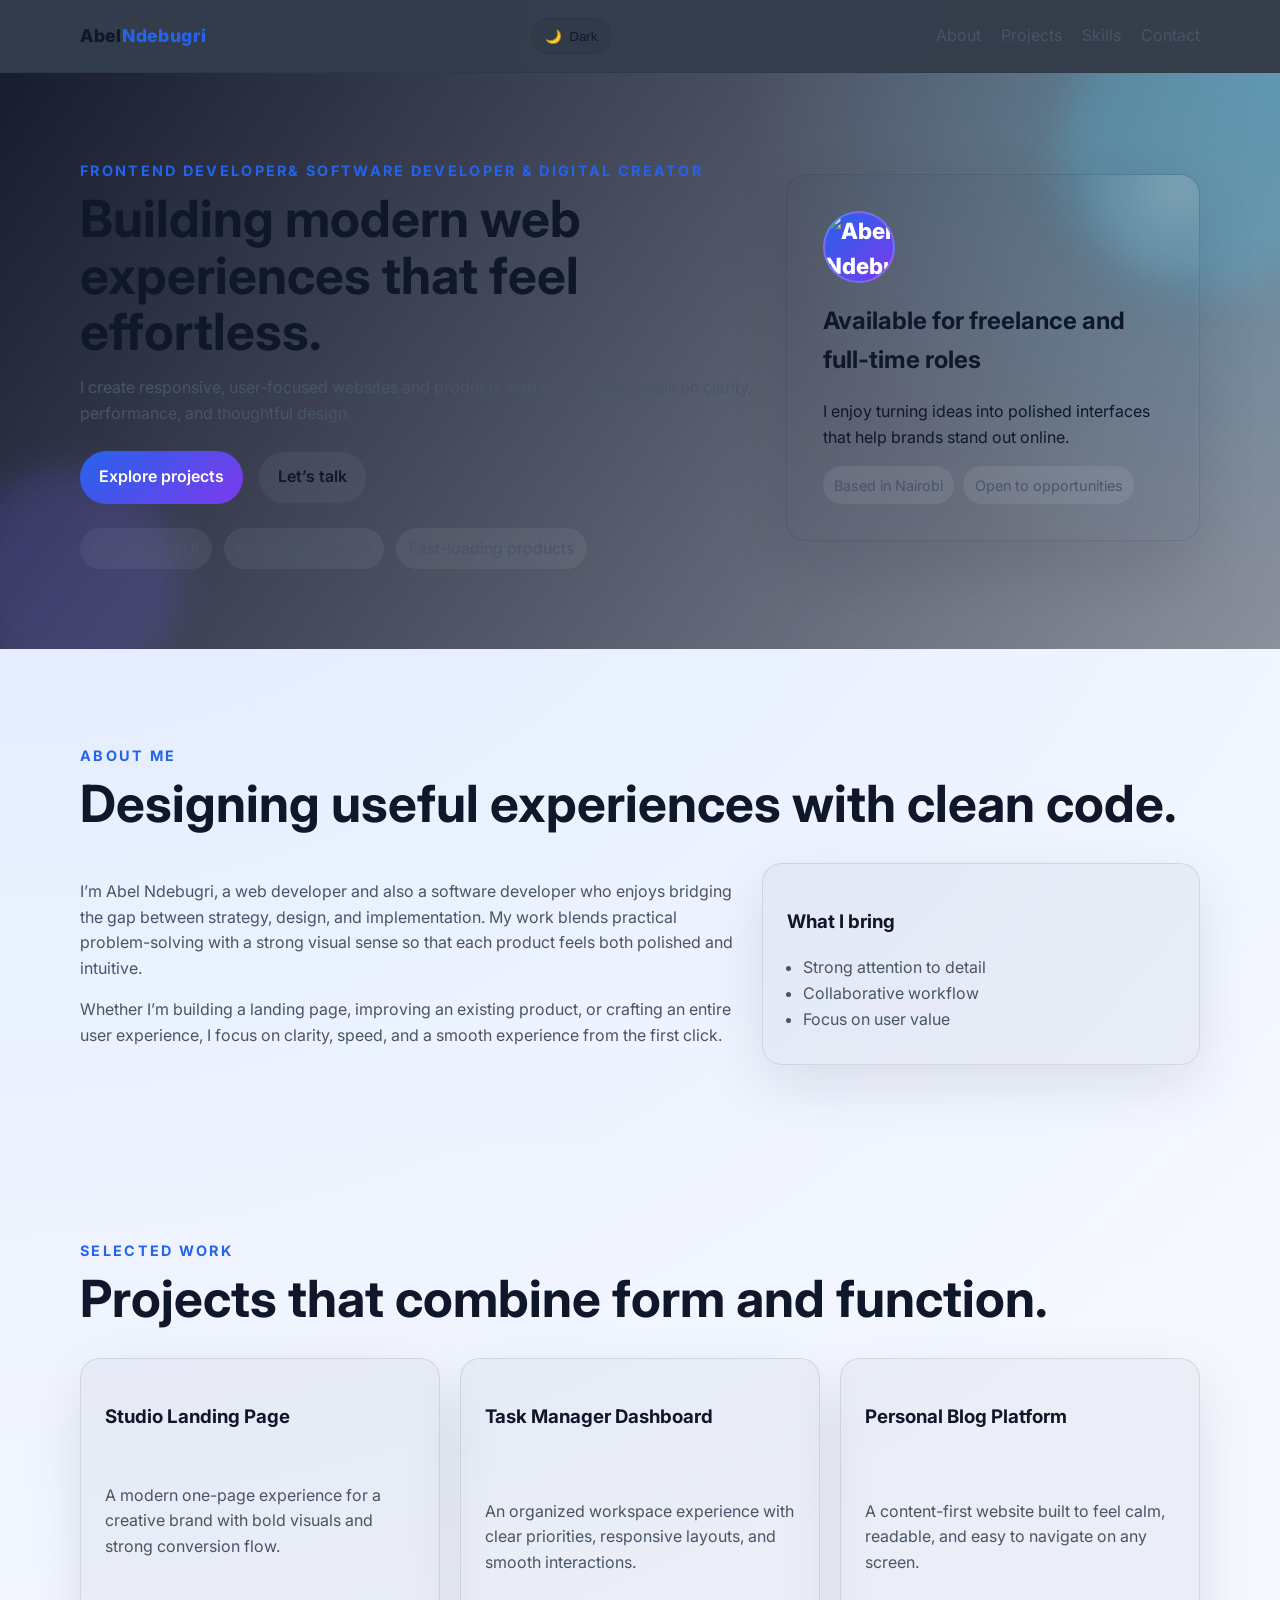
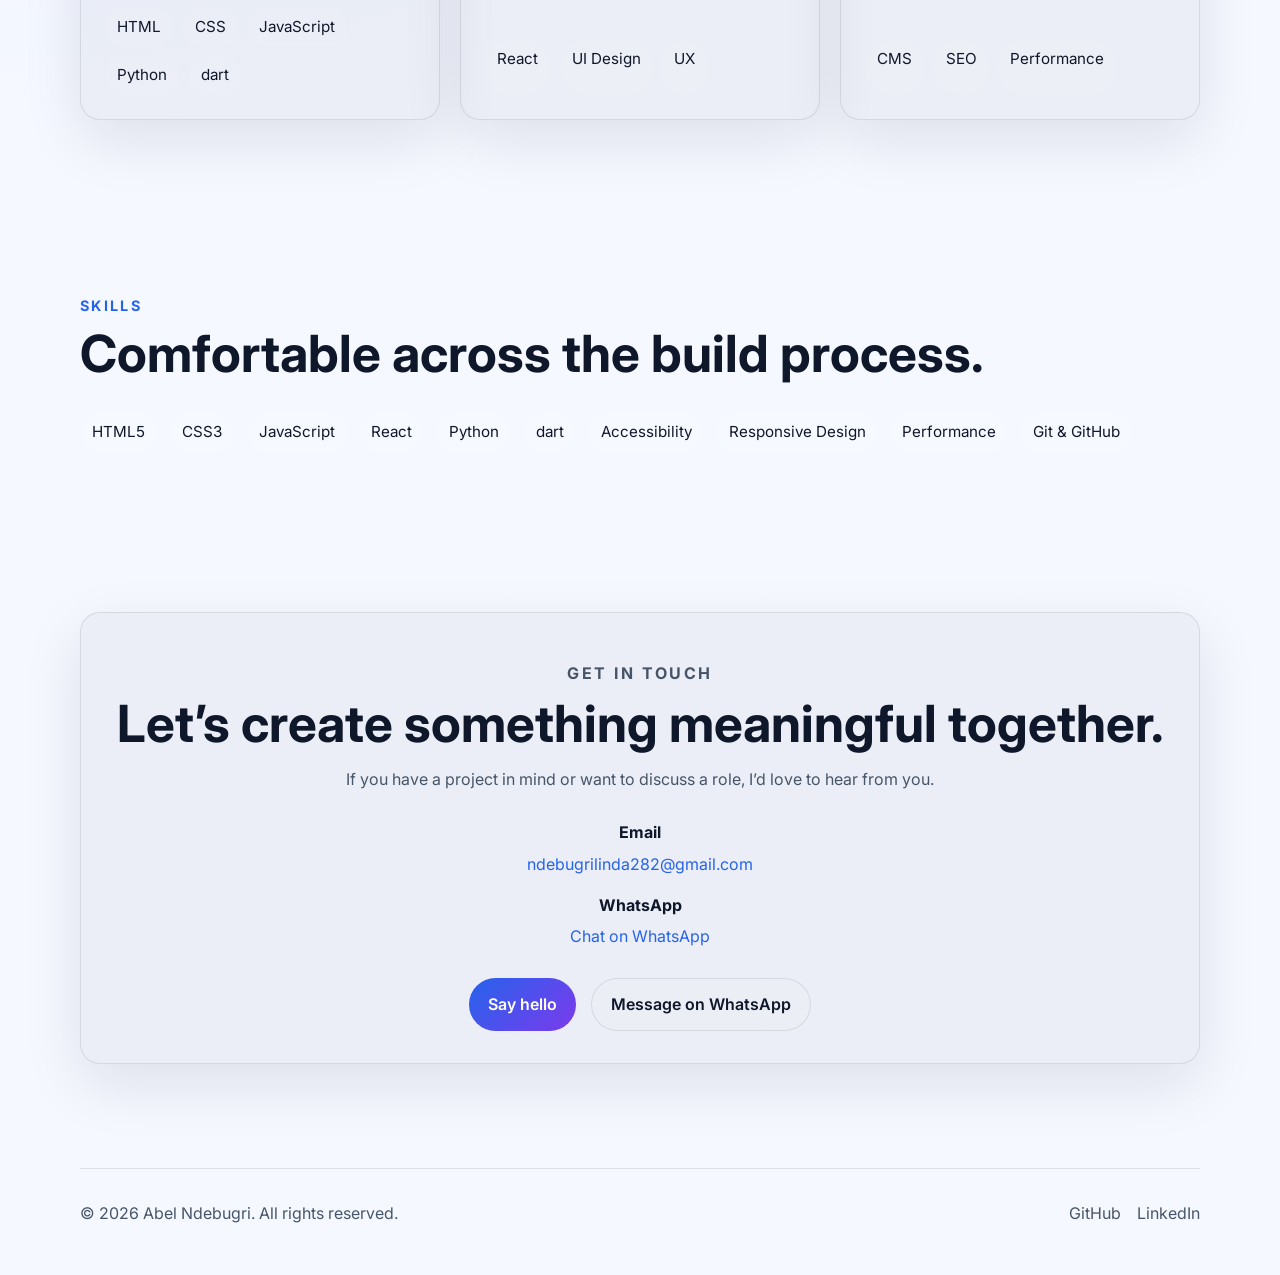
==== index.html @ 398307cd "Add Google Search Console verification files" ====
<!DOCTYPE html>
<html lang="en">
  <head>
    <meta charset="UTF-8" />
    <meta name="viewport" content="width=device-width, initial-scale=1.0" />
    <meta name="google-site-verification" content="wodYNiO94nn9aDuFkKWpVBlwtRxEa68xiK5drfSxgp0" />
    <meta
      name="description"
      content="Portfolio website for Abel Ndebugri featuring web development projects, skills, and contact details."
    />
    <title>Abel Ndebugri | Portfolio</title>
    <link rel="preconnect" href="https://fonts.googleapis.com" />
    <link rel="preconnect" href="https://fonts.gstatic.com" crossorigin />
    <link
      href="https://fonts.googleapis.com/css2?family=Inter:wght@400;500;600;700;800&display=swap"
      rel="stylesheet"
    />
    <link rel="stylesheet" href="style.css" />
  </head>
  <body>
    <header class="site-header">
      <div class="container nav-bar">
        <a class="brand" href="#home">Abel<span>Ndebugri</span></a>
        <div class="nav-actions">
          <button class="theme-toggle" type="button" aria-label="Toggle color theme">
            <span class="theme-icon">☀️</span>
            <span class="theme-label">Light</span>
          </button>
          <button class="menu-toggle" aria-label="Toggle navigation" aria-expanded="false">
            <span></span>
            <span></span>
            <span></span>
          </button>
        </div>
        <nav class="nav-links" aria-label="Primary navigation">
          <a href="#about">About</a>
          <a href="#projects">Projects</a>
          <a href="#skills">Skills</a>
          <a href="#contact">Contact</a>
        </nav>
      </div>
    </header>

    <main id="home">
      <section class="hero section">
        <div class="hero-ambient ambient-one" aria-hidden="true"></div>
        <div class="hero-ambient ambient-two" aria-hidden="true"></div>
        <div class="container hero-grid">
          <div class="hero-copy">
            <p class="eyebrow">Frontend Developer& Software Developer & Digital Creator</p>
            <h1>Building modern web experiences that feel effortless.</h1>
            <p class="hero-text">
              I create responsive, user-focused websites and products with a strong emphasis on clarity,
              performance, and thoughtful design.
            </p>
            <div class="hero-actions">
              <a class="btn btn-primary" href="#projects">Explore projects</a>
              <a class="btn btn-secondary" href="#contact">Let’s talk</a>
            </div>
            <ul class="hero-highlights">
              <li>Responsive UI</li>
              <li>Accessible design</li>
              <li>Fast-loading products</li>
            </ul>
          </div>

          <div class="hero-card" aria-label="Profile summary card">
            <div class="avatar">
              <img src="https://github.com/abelndebugri.png" alt="Abel Ndebugri" />
            </div>
            <h2>Available for freelance and full-time roles</h2>
            <p>
              I enjoy turning ideas into polished interfaces that help brands stand out online.
            </p>
            <div class="card-meta">
              <span>Based in Nairobi</span>
              <span>Open to opportunities</span>
            </div>
          </div>
        </div>
      </section>

      <section id="about" class="section">
        <div class="container section-heading">
          <p class="eyebrow">About me</p>
          <h2>Designing useful experiences with clean code.</h2>
        </div>
        <div class="container about-grid">
          <div>
            <p>
              I’m Abel Ndebugri, a web developer and also a software developer who enjoys bridging the gap between strategy, design,
              and implementation. My work blends practical problem-solving with a strong visual sense so
              that each product feels both polished and intuitive.
            </p>
            <p>
              Whether I’m building a landing page, improving an existing product, or crafting an entire
              user experience, I focus on clarity, speed, and a smooth experience from the first click.
            </p>
          </div>
          <div class="info-card">
            <h3>What I bring</h3>
            <ul>
              <li>Strong attention to detail</li>
              <li>Collaborative workflow</li>
              <li>Focus on user value</li>
            </ul>
          </div>
        </div>
      </section>

      <section id="projects" class="section section-alt">
        <div class="container section-heading">
          <p class="eyebrow">Selected work</p>
          <h2>Projects that combine form and function.</h2>
        </div>
        <div class="container project-grid">
          <article class="project-card">
            <h3>Studio Landing Page</h3>
            <p>A modern one-page experience for a creative brand with bold visuals and strong conversion flow.</p>
            <div class="tags">
              <span>HTML</span>
              <span>CSS</span>
              <span>JavaScript</span>
              <span>Python</span>
              <span>dart</span>
            </div>
          </article>
          <article class="project-card">
            <h3>Task Manager Dashboard</h3>
            <p>An organized workspace experience with clear priorities, responsive layouts, and smooth interactions.</p>
            <div class="tags">
              <span>React</span>
              <span>UI Design</span>
              <span>UX</span>
            </div>
          </article>
          <article class="project-card">
            <h3>Personal Blog Platform</h3>
            <p>A content-first website built to feel calm, readable, and easy to navigate on any screen.</p>
            <div class="tags">
              <span>CMS</span>
              <span>SEO</span>
              <span>Performance</span>
            </div>
          </article>
        </div>
      </section>

      <section id="skills" class="section">
        <div class="container section-heading">
          <p class="eyebrow">Skills</p>
          <h2>Comfortable across the build process.</h2>
        </div>
        <div class="container skill-list">
          <span>HTML5</span>
          <span>CSS3</span>
          <span>JavaScript</span>
          <span>React</span>
          <span>Python</span>
          <span>dart</span>
          <span>Accessibility</span>
          <span>Responsive Design</span>
          <span>Performance</span>
          <span>Git & GitHub</span>
        </div>
      </section>

      <section id="contact" class="section section-alt">
        <div class="container contact-card">
          <p class="eyebrow">Get in touch</p>
          <h2>Let’s create something meaningful together.</h2>
          <p>
            If you have a project in mind or want to discuss a role, I’d love to hear from you.
          </p>
          <div class="contact-card__info">
            <div>
              <strong>Email</strong>
              <a href="mailto:ndebugrilinda282@gmail.com">ndebugrilinda282@gmail.com</a>
            </div>
            <div>
              <strong>WhatsApp</strong>
              <a href="https://wa.me/+233 535944640" target="_blank" rel="noreferrer noopener">Chat on WhatsApp</a>
            </div>
          </div>
          <div class="contact-card__actions">
            <a class="btn btn-primary" href="mailto:ndebugrilinda282@gmail.com">Say hello</a>
            <a class="btn btn-secondary" href="https://wa.me/+233 535944640" target="_blank" rel="noreferrer noopener">Message on WhatsApp</a>
          </div>
        </div>
      </section>
    </main>

    <footer class="site-footer">
      <div class="container footer-row">
        <p>© 2026 Abel Ndebugri. All rights reserved.</p>
        <div class="footer-links">
          <a href="https://github.com/abelndebugri" target="_blank" rel="noreferrer">GitHub</a>
          <a href="https://www.linkedin.com/" target="_blank" rel="noreferrer">LinkedIn</a>
        </div>
      </div>
    </footer>

    <script src="script.js"></script>
  </body>
</html>
---- style.css ----
:root {
  color-scheme: dark;
  --bg: #07111f;
  --bg-soft: #101d31;
  --surface: rgba(255, 255, 255, 0.06);
  --surface-strong: rgba(255, 255, 255, 0.1);
  --text: #f4f7fb;
  --muted: #9fb0c9;
  --accent: #4cc9f0;
  --accent-strong: #7b61ff;
  --border: rgba(255, 255, 255, 0.12);
  --shadow: 0 20px 60px rgba(0, 0, 0, 0.25);
}

body[data-theme="light"] {
  --bg: #f5f8ff;
  --bg-soft: #ffffff;
  --surface: rgba(7, 17, 31, 0.04);
  --surface-strong: rgba(7, 17, 31, 0.06);
  --text: #0f172a;
  --muted: #475569;
  --accent: #2563eb;
  --accent-strong: #7c3aed;
  --border: rgba(15, 23, 42, 0.1);
  --shadow: 0 20px 60px rgba(15, 23, 42, 0.1);
}

* {
  box-sizing: border-box;
}

html {
  scroll-behavior: smooth;
}

body {
  margin: 0;
  font-family: "Inter", sans-serif;
  color: var(--text);
  background: radial-gradient(circle at top left, color-mix(in srgb, var(--accent) 16%, transparent), var(--bg) 55%);
  line-height: 1.6;
  transition: background 240ms ease, color 240ms ease;
}

a {
  color: inherit;
  text-decoration: none;
}

img {
  max-width: 100%;
  display: block;
}

.container {
  width: min(1120px, calc(100% - 2rem));
  margin: 0 auto;
}

.section {
  padding: 5rem 0;
}

.section-alt {
  background: rgba(255, 255, 255, 0.03);
}

.site-header {
  position: sticky;
  top: 0;
  z-index: 20;
  backdrop-filter: blur(20px);
  background: rgba(7, 17, 31, 0.8);
  border-bottom: 1px solid var(--border);
}

.nav-bar {
  display: flex;
  align-items: center;
  justify-content: space-between;
  min-height: 72px;
}

.brand {
  font-weight: 800;
  font-size: 1.1rem;
  letter-spacing: 0.04em;
}

.brand span {
  color: var(--accent);
}

.nav-actions {
  display: flex;
  align-items: center;
  gap: 0.75rem;
}

.theme-toggle {
  display: inline-flex;
  align-items: center;
  gap: 0.45rem;
  border: 1px solid var(--border);
  background: var(--surface);
  color: var(--text);
  padding: 0.6rem 0.8rem;
  border-radius: 999px;
  cursor: pointer;
  transition: transform 180ms ease, background 180ms ease;
}

.theme-toggle:hover {
  transform: translateY(-1px);
}

.nav-links {
  display: flex;
  gap: 1.25rem;
}

.nav-links a {
  color: var(--muted);
  transition: color 180ms ease;
  position: relative;
}

.nav-links a::after {
  content: "";
  position: absolute;
  left: 0;
  bottom: -0.35rem;
  width: 0;
  height: 2px;
  background: var(--accent);
  border-radius: 999px;
  transition: width 180ms ease;
}

.nav-links a:hover,
.nav-links a:focus-visible {
  color: var(--text);
}

.nav-links a:hover::after,
.nav-links a:focus-visible::after {
  width: 100%;
}

.menu-toggle {
  display: none;
  flex-direction: column;
  gap: 4px;
  background: none;
  border: 0;
  padding: 0.4rem;
  cursor: pointer;
}

.menu-toggle span {
  width: 24px;
  height: 2px;
  background: var(--text);
}

.hero {
  position: relative;
  padding-top: 4.5rem;
  overflow: hidden;
  isolation: isolate;
}

.hero::before {
  content: "";
  position: absolute;
  inset: -1.5rem;
  background:
    linear-gradient(125deg, rgba(2, 6, 23, 0.92), rgba(2, 6, 23, 0.4)),
    url("https://images.unsplash.com/photo-1498050108023-c5249f4df085?auto=format&fit=crop&w=1600&q=80") center/cover no-repeat;
  transform: scale(1.04);
  animation: drift 18s ease-in-out infinite alternate;
  z-index: -2;
}

.hero::after {
  content: "";
  position: absolute;
  inset: 0;
  background: radial-gradient(circle at top right, rgba(76, 201, 240, 0.28), transparent 38%);
  z-index: -1;
}

.hero-grid {
  display: grid;
  grid-template-columns: 1.3fr 0.8fr;
  gap: 2rem;
  align-items: center;
  position: relative;
  z-index: 1;
}

.hero-ambient {
  position: absolute;
  border-radius: 50%;
  filter: blur(18px);
  pointer-events: none;
  z-index: 0;
  animation: float 10s ease-in-out infinite;
}

.ambient-one {
  width: 280px;
  height: 280px;
  background: rgba(76, 201, 240, 0.2);
  top: -60px;
  right: -60px;
}

.ambient-two {
  width: 220px;
  height: 220px;
  background: rgba(123, 97, 255, 0.2);
  bottom: -40px;
  left: -40px;
  animation-delay: -4s;
}

.hero-copy {
  position: relative;
  z-index: 1;
}

.eyebrow {
  color: var(--accent);
  font-size: 0.9rem;
  font-weight: 700;
  text-transform: uppercase;
  letter-spacing: 0.16em;
  margin-bottom: 0.5rem;
}

.hero h1,
.section-heading h2,
.contact-card h2 {
  font-size: clamp(2rem, 4vw, 3.25rem);
  line-height: 1.1;
  margin: 0 0 1rem;
}

.hero-text,
.about-grid p,
.project-card p,
.contact-card p {
  color: var(--muted);
  font-size: 1rem;
}

.hero-actions {
  display: flex;
  flex-wrap: wrap;
  gap: 0.9rem;
  margin: 1.5rem 0;
}

.btn {
  display: inline-flex;
  align-items: center;
  justify-content: center;
  padding: 0.8rem 1.2rem;
  border-radius: 999px;
  font-weight: 600;
  transition: transform 180ms ease, background 180ms ease;
}

.btn:hover {
  transform: translateY(-2px) scale(1.01);
  box-shadow: 0 12px 30px rgba(76, 201, 240, 0.16);
  filter: saturate(1.05);
}

.btn-primary {
  background: linear-gradient(135deg, var(--accent), var(--accent-strong));
  color: white;
}

.btn-secondary {
  border: 1px solid var(--border);
  background: rgba(255, 255, 255, 0.05);
}

.hero-highlights {
  display: flex;
  flex-wrap: wrap;
  gap: 0.75rem;
  padding: 0;
  margin: 1.25rem 0 0;
  list-style: none;
}

.hero-highlights li {
  padding: 0.5rem 0.8rem;
  border-radius: 999px;
  background: rgba(255, 255, 255, 0.06);
  color: var(--muted);
  transition: transform 180ms ease, background 180ms ease;
}

.hero-highlights li:hover {
  transform: translateY(-2px);
  background: rgba(255, 255, 255, 0.1);
}

.hero-card,
.info-card,
.project-card,
.contact-card {
  background: var(--surface);
  border: 1px solid var(--border);
  border-radius: 1.25rem;
  box-shadow: var(--shadow);
}

.hero-card {
  position: relative;
  padding: 2.25rem;
  overflow: hidden;
  transition: transform 220ms ease, box-shadow 220ms ease, border-color 220ms ease;
  min-height: 320px;
}

.hero-card::before {
  content: "";
  position: absolute;
  inset: -30% auto auto 65%;
  width: 240px;
  height: 240px;
  background: radial-gradient(circle, rgba(255, 255, 255, 0.18), transparent 60%);
  filter: blur(2px);
  transform: rotate(25deg);
  animation: shimmer 8s linear infinite;
}

.hero-card:hover {
  transform: translateY(-4px) scale(1.01);
  box-shadow: 0 24px 60px rgba(0, 0, 0, 0.3);
}

.avatar {
  display: grid;
  place-items: center;
  width: 72px;
  height: 72px;
  border-radius: 50%;
  background: linear-gradient(135deg, var(--accent), var(--accent-strong));
  color: white;
  font-weight: 800;
  font-size: 1.4rem;
  margin-bottom: 1rem;
  overflow: hidden;
  border: 2px solid rgba(255, 255, 255, 0.2);
}

.avatar img {
  width: 100%;
  height: 100%;
  object-fit: cover;
  display: block;
}

.card-meta {
  display: flex;
  flex-wrap: wrap;
  gap: 0.6rem;
  margin-top: 1rem;
}

.card-meta span {
  padding: 0.45rem 0.7rem;
  border-radius: 999px;
  background: rgba(255, 255, 255, 0.08);
  color: var(--muted);
  font-size: 0.9rem;
}

.section-heading {
  margin-bottom: 2rem;
}

.about-grid {
  display: grid;
  grid-template-columns: 1.2fr 0.8fr;
  gap: 1.5rem;
}

.info-card {
  padding: 1.5rem;
}

.info-card ul {
  margin: 0.8rem 0 0;
  padding-left: 1rem;
  color: var(--muted);
}

.project-grid {
  display: grid;
  grid-template-columns: repeat(3, minmax(0, 1fr));
  gap: 1.25rem;
}

.project-card {
  padding: 1.5rem;
  min-height: 260px;
  display: grid;
  gap: 1rem;
  transition: transform 220ms ease, background 220ms ease, border-color 220ms ease;
}

.project-card:hover {
  transform: translateY(-3px);
  background: rgba(255, 255, 255, 0.08);
  border-color: rgba(76, 201, 240, 0.2);
}

.tags {
  display: flex;
  flex-wrap: wrap;
  gap: 0.6rem;
  margin-top: 1rem;
}

.tags span,
.skill-list span {
  padding: 0.45rem 0.75rem;
  border-radius: 999px;
  background: rgba(255, 255, 255, 0.08);
  color: var(--text);
  font-size: 0.95rem;
}

.skill-list {
  display: flex;
  flex-wrap: wrap;
  gap: 0.8rem;
}

.contact-card {
  padding: 2rem;
  text-align: center;
}

.contact-card__info {
  display: grid;
  gap: 1rem;
  margin: 1.75rem auto 0;
  max-width: 420px;
}

.contact-card__info strong {
  display: block;
  color: var(--text);
  margin-bottom: 0.35rem;
  font-weight: 700;
}

.contact-card__info a {
  color: var(--accent);
  word-break: break-all;
}

.contact-card__actions {
  display: flex;
  flex-wrap: wrap;
  justify-content: center;
  gap: 0.9rem;
  margin-top: 1.75rem;
}

.site-footer {
  padding: 1.5rem 0 2rem;
  color: var(--muted);
}

.footer-row {
  display: flex;
  justify-content: space-between;
  align-items: center;
  gap: 1rem;
  border-top: 1px solid var(--border);
  padding-top: 1rem;
}

.footer-links {
  display: flex;
  gap: 1rem;
}

@keyframes float {
  0%,
  100% {
    transform: translateY(0px) translateX(0px);
  }
  50% {
    transform: translateY(-16px) translateX(10px);
  }
}

@keyframes drift {
  from {
    transform: scale(1.04) translate3d(-1rem, -0.75rem, 0);
  }
  to {
    transform: scale(1.08) translate3d(1rem, 0.75rem, 0);
  }
}

@keyframes shimmer {
  0% {
    transform: translateX(-90px) rotate(25deg);
  }
  100% {
    transform: translateX(140px) rotate(25deg);
  }
}

@media (max-width: 900px) {
  .hero-grid,
  .about-grid,
  .project-grid {
    grid-template-columns: 1fr;
  }
}

@media (max-width: 720px) {
  .nav-bar {
    gap: 1rem;
  }

  .hero-grid,
  .about-grid,
  .project-grid {
    grid-template-columns: 1fr;
  }

  .hero-actions {
    flex-direction: column;
    align-items: stretch;
  }

  .hero-highlights {
    justify-content: flex-start;
  }

  .hero-card {
    padding: 1.5rem;
  }

  .menu-toggle {
    display: inline-flex;
  }

  .nav-links {
    position: absolute;
    top: 72px;
    right: 1rem;
    display: none;
    flex-direction: column;
    padding: 1rem;
    background: var(--bg-soft);
    border: 1px solid var(--border);
    border-radius: 1rem;
    min-width: 180px;
    box-shadow: 0 24px 50px rgba(0, 0, 0, 0.12);
  }

  .nav-links.open {
    display: flex;
  }

  .section {
    padding: 4rem 0;
  }

  .footer-row {
    flex-direction: column;
    align-items: flex-start;
  }

  .footer-links {
    justify-content: flex-start;
    width: 100%;
    flex-wrap: wrap;
  }

  .hero {
    padding-top: 3rem;
  }

  .footer-row {
    flex-direction: column;
    align-items: flex-start;
  }
}
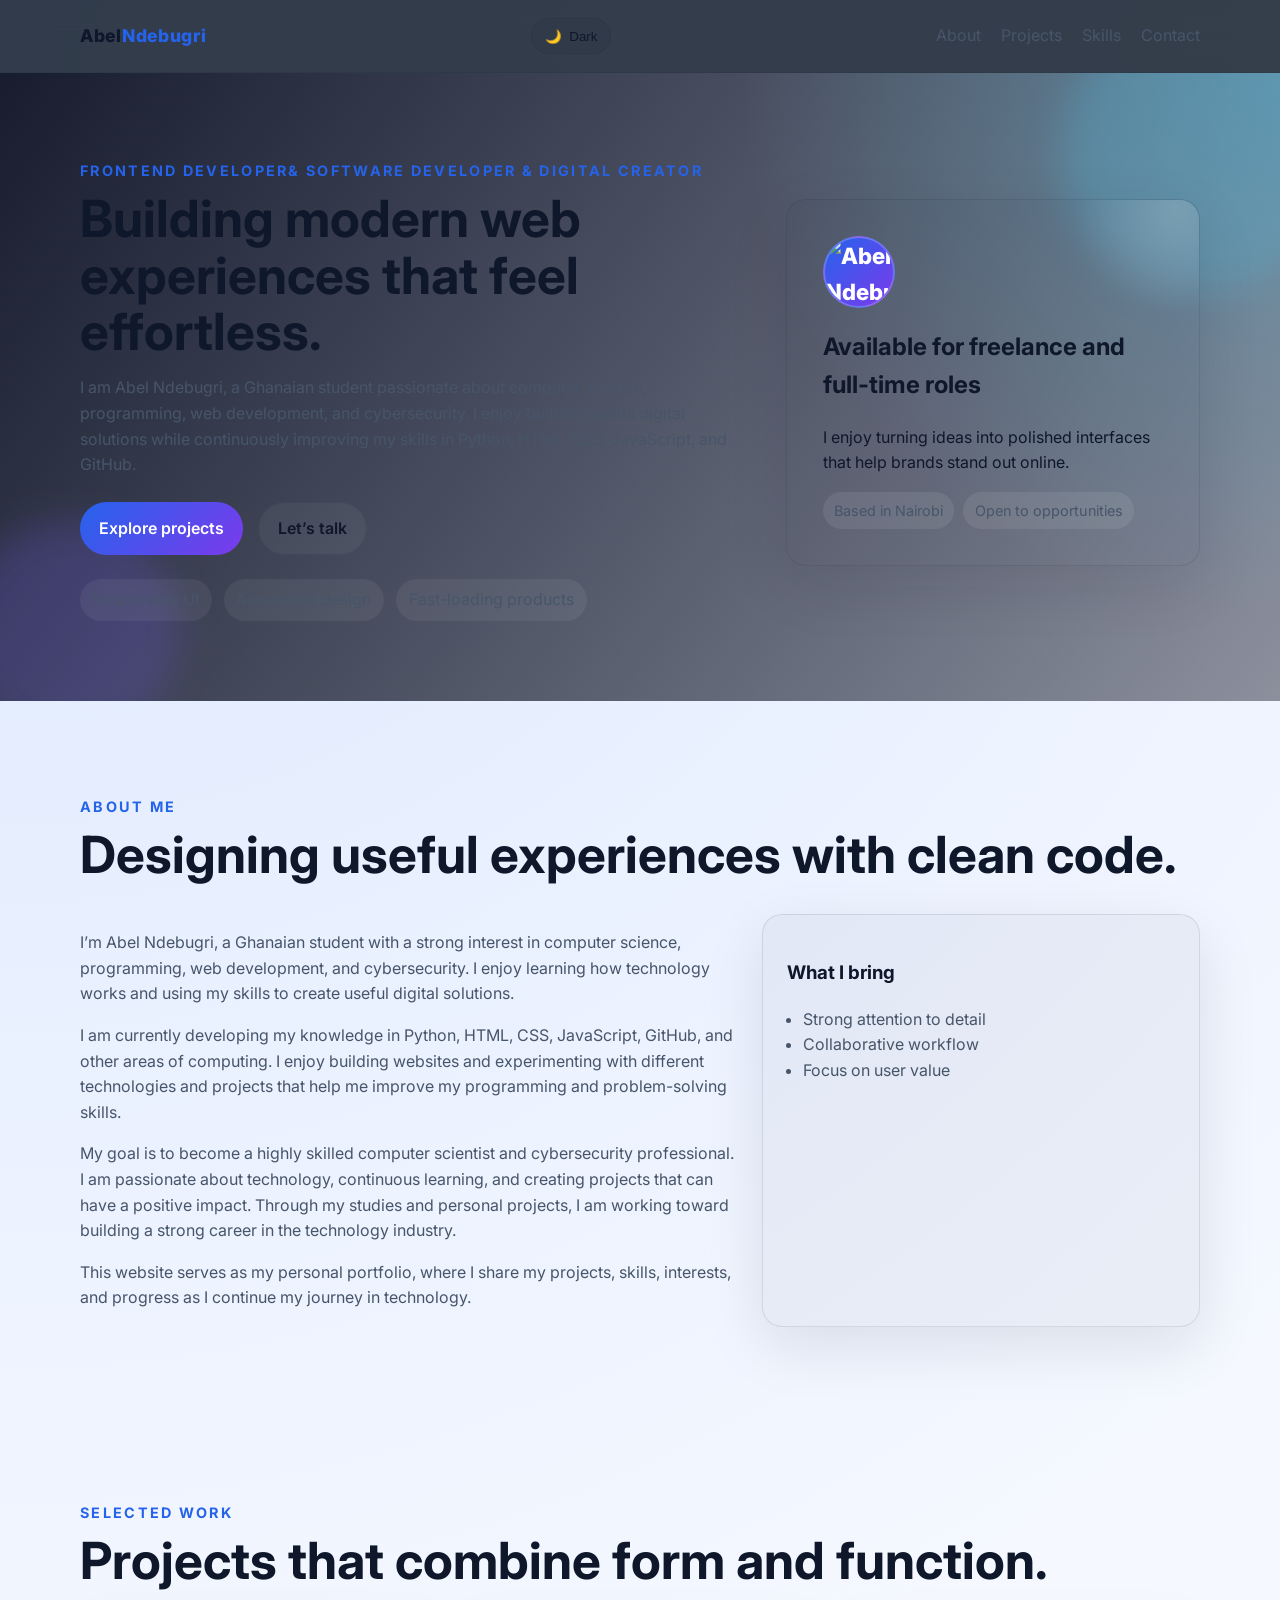
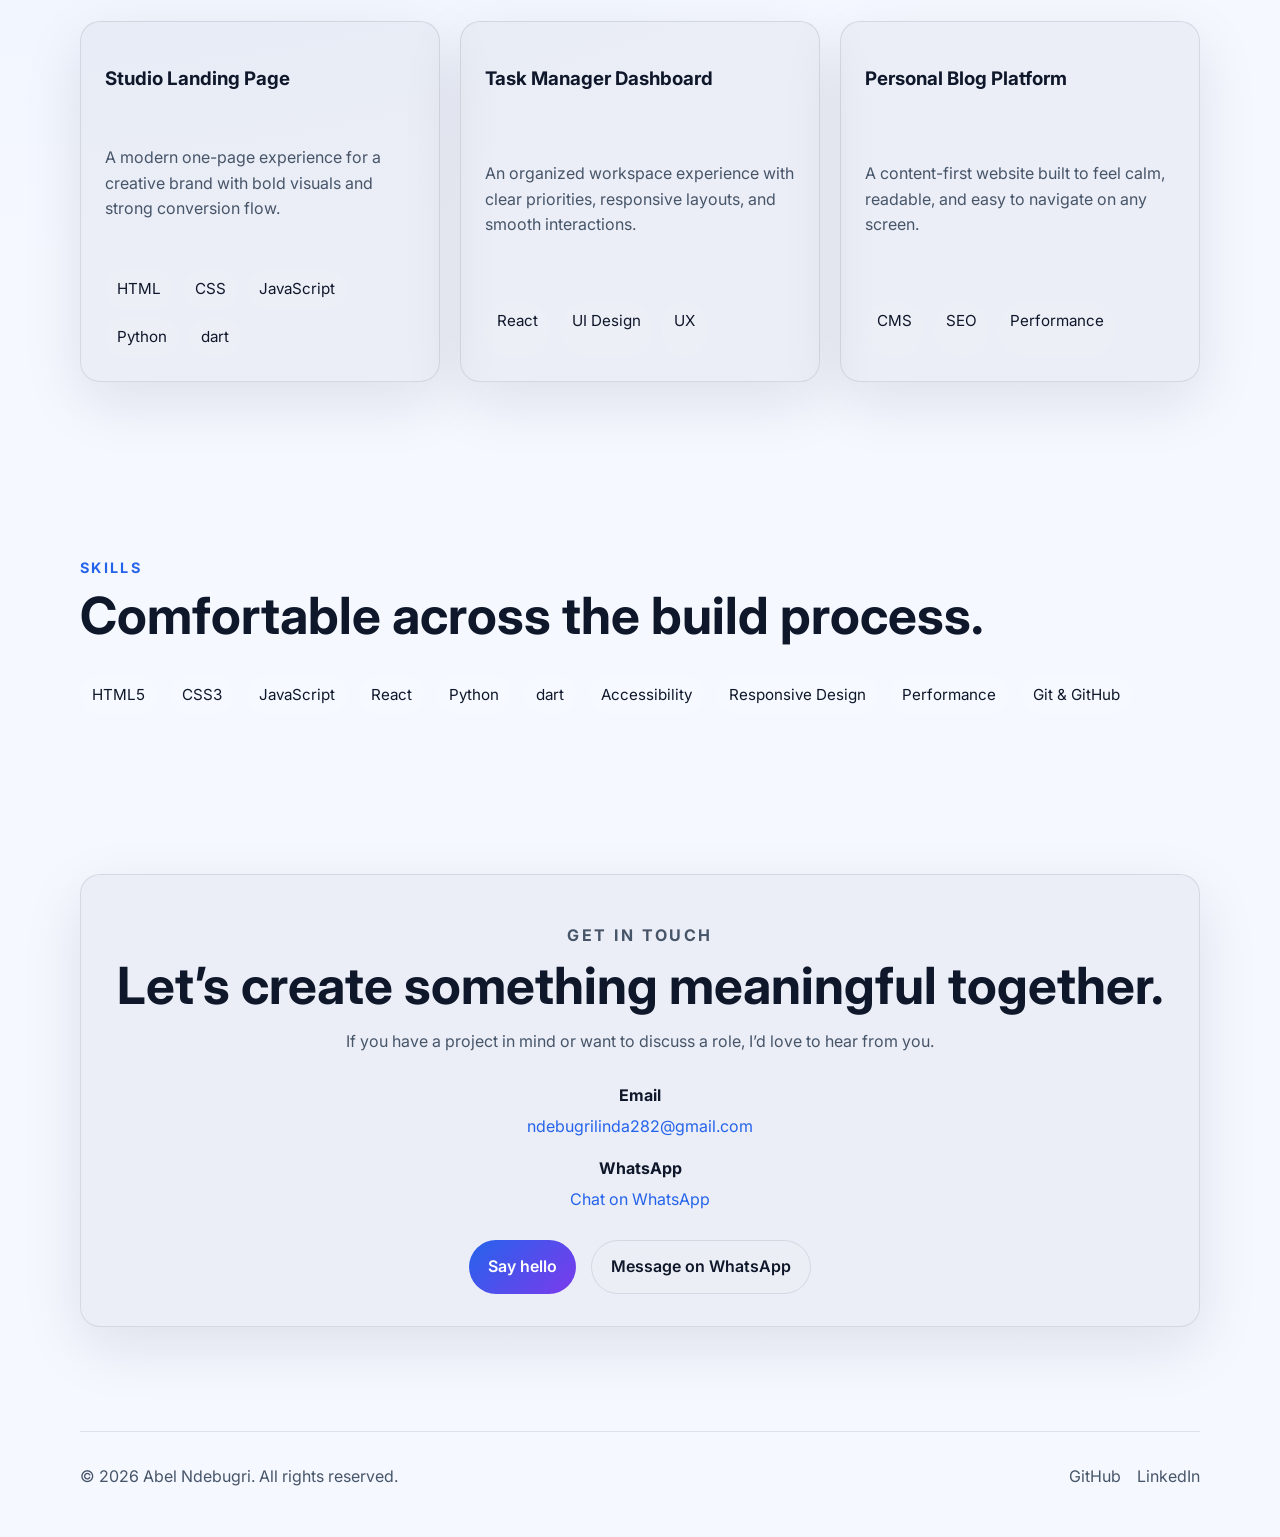
==== commit df301fc2: "Update portfolio bio and SEO metadata" ====
--- a/index.html
+++ b/index.html
@@ -6,9 +6,54 @@
     <meta name="google-site-verification" content="wodYNiO94nn9aDuFkKWpVBlwtRxEa68xiK5drfSxgp0" />
     <meta
       name="description"
-      content="Portfolio website for Abel Ndebugri featuring web development projects, skills, and contact details."
+      content="Abel Ndebugri is a Ghanaian student passionate about computer science, programming, web development, and cybersecurity. Explore his portfolio and projects."
+    />
+    <meta name="author" content="Abel Ndebugri" />
+    <meta
+      name="keywords"
+      content="Abel Ndebugri, Ghanaian student, computer science, programming, web development, cybersecurity, portfolio, Python, HTML, CSS, JavaScript"
+    />
+    <meta
+      name="robots"
+      content="index, follow, max-image-preview:large, max-snippet:-1, max-video-preview:-1"
+    />
+    <link rel="canonical" href="https://abelndebugri.github.io/" />
+    <meta property="og:title" content="Abel Ndebugri | Computer Science & Cybersecurity Portfolio" />
+    <meta
+      property="og:description"
+      content="Abel Ndebugri is a Ghanaian student exploring computer science, programming, web development, and cybersecurity through projects and continuous learning."
+    />
+    <meta property="og:type" content="website" />
+    <meta property="og:url" content="https://abelndebugri.github.io/" />
+    <meta property="og:site_name" content="Abel Ndebugri Portfolio" />
+    <meta name="twitter:card" content="summary_large_image" />
+    <meta name="twitter:title" content="Abel Ndebugri | Computer Science & Cybersecurity Portfolio" />
+    <meta
+      name="twitter:description"
+      content="Ghanaian student building skills in programming, web development, and cybersecurity."
     />
     <title>Abel Ndebugri | Portfolio</title>
+    <script type="application/ld+json">
+      {
+        "@context": "https://schema.org",
+        "@type": "Person",
+        "name": "Abel Ndebugri",
+        "jobTitle": "Student & Aspiring Computer Scientist",
+        "description": "A Ghanaian student passionate about computer science, programming, web development, and cybersecurity.",
+        "url": "https://abelndebugri.github.io/",
+        "sameAs": ["https://github.com/abelndebugri"],
+        "knowsAbout": [
+          "Computer Science",
+          "Programming",
+          "Web Development",
+          "Cybersecurity",
+          "Python",
+          "HTML",
+          "CSS",
+          "JavaScript"
+        ]
+      }
+    </script>
     <link rel="preconnect" href="https://fonts.googleapis.com" />
     <link rel="preconnect" href="https://fonts.gstatic.com" crossorigin />
     <link
@@ -50,8 +95,9 @@
             <p class="eyebrow">Frontend Developer& Software Developer & Digital Creator</p>
             <h1>Building modern web experiences that feel effortless.</h1>
             <p class="hero-text">
-              I create responsive, user-focused websites and products with a strong emphasis on clarity,
-              performance, and thoughtful design.
+              I am Abel Ndebugri, a Ghanaian student passionate about computer science, programming,
+              web development, and cybersecurity. I enjoy building useful digital solutions while continuously
+              improving my skills in Python, HTML, CSS, JavaScript, and GitHub.
             </p>
             <div class="hero-actions">
               <a class="btn btn-primary" href="#projects">Explore projects</a>
@@ -88,13 +134,24 @@
         <div class="container about-grid">
           <div>
             <p>
-              I’m Abel Ndebugri, a web developer and also a software developer who enjoys bridging the gap between strategy, design,
-              and implementation. My work blends practical problem-solving with a strong visual sense so
-              that each product feels both polished and intuitive.
-            </p>
-            <p>
-              Whether I’m building a landing page, improving an existing product, or crafting an entire
-              user experience, I focus on clarity, speed, and a smooth experience from the first click.
+              I’m Abel Ndebugri, a Ghanaian student with a strong interest in computer science,
+              programming, web development, and cybersecurity. I enjoy learning how technology works
+              and using my skills to create useful digital solutions.
+            </p>
+            <p>
+              I am currently developing my knowledge in Python, HTML, CSS, JavaScript, GitHub, and other
+              areas of computing. I enjoy building websites and experimenting with different technologies
+              and projects that help me improve my programming and problem-solving skills.
+            </p>
+            <p>
+              My goal is to become a highly skilled computer scientist and cybersecurity professional.
+              I am passionate about technology, continuous learning, and creating projects that can have a
+              positive impact. Through my studies and personal projects, I am working toward building a strong
+              career in the technology industry.
+            </p>
+            <p>
+              This website serves as my personal portfolio, where I share my projects, skills, interests,
+              and progress as I continue my journey in technology.
             </p>
           </div>
           <div class="info-card">
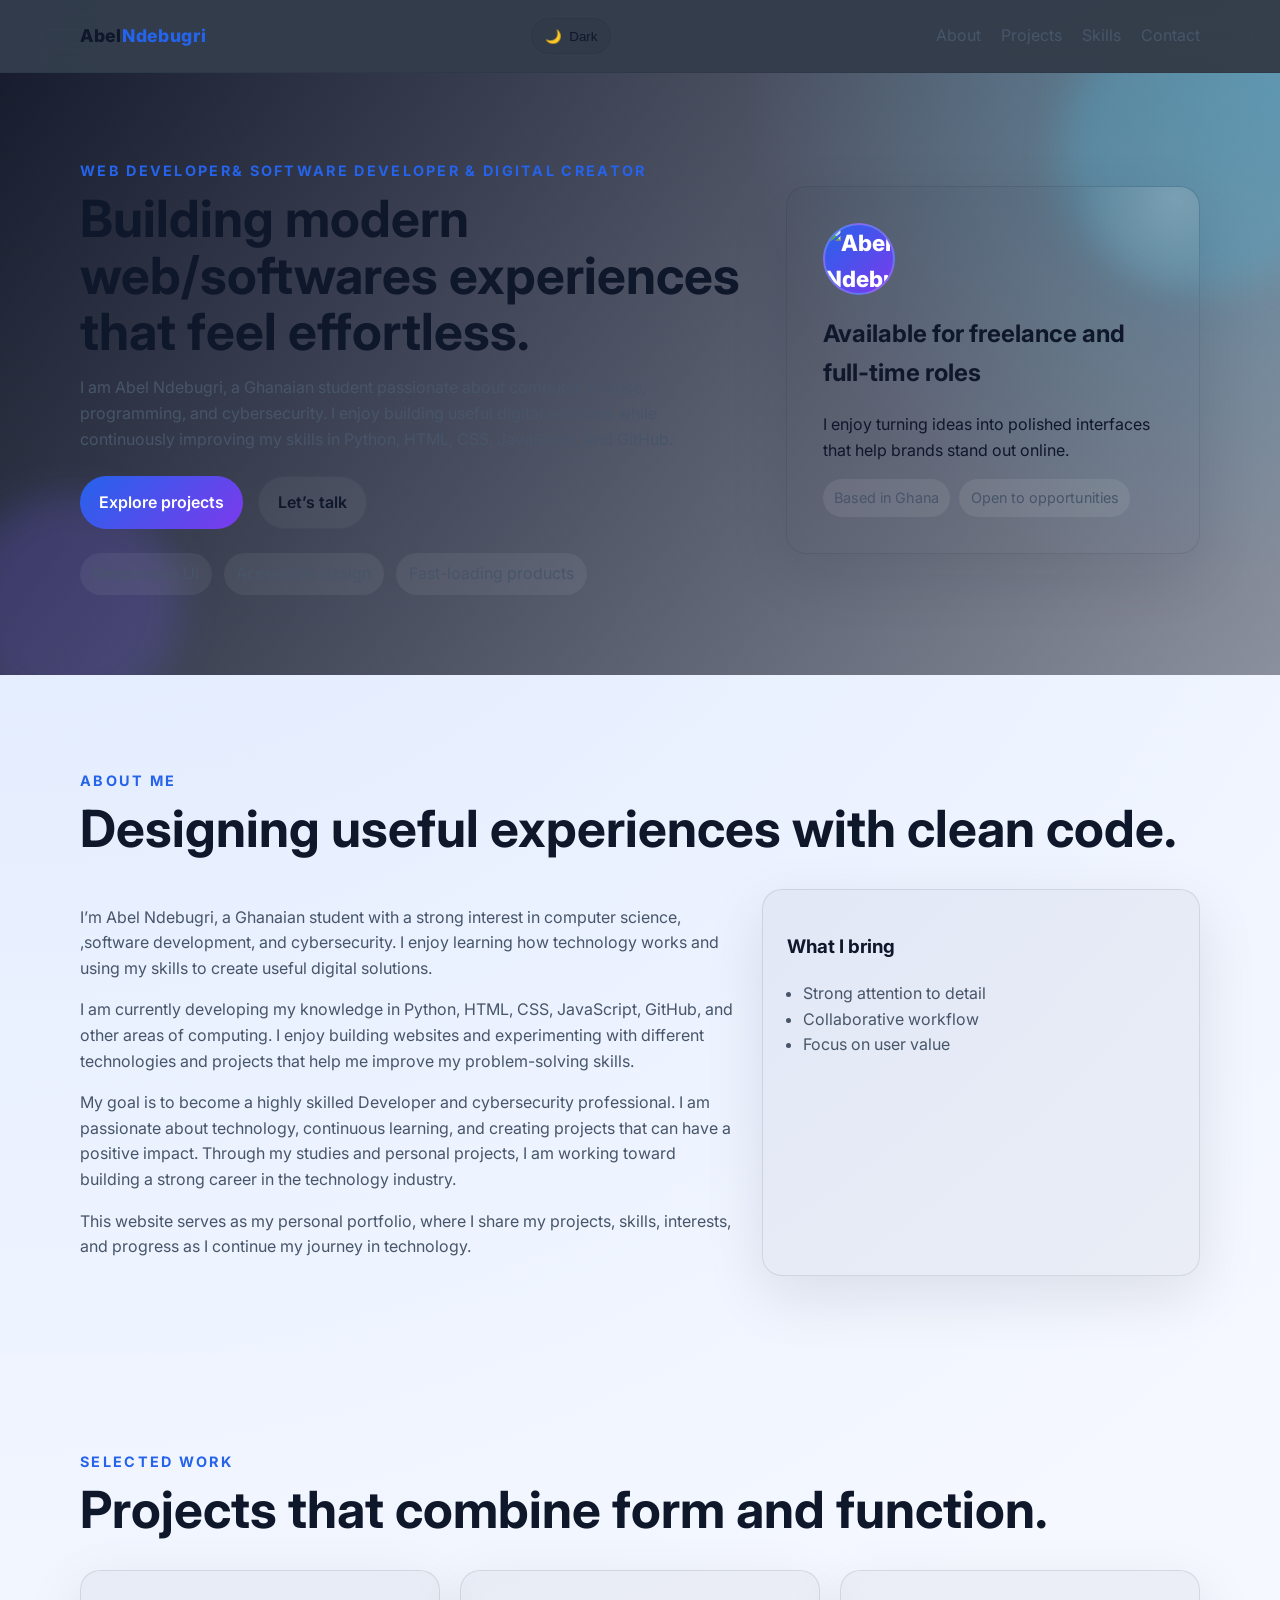
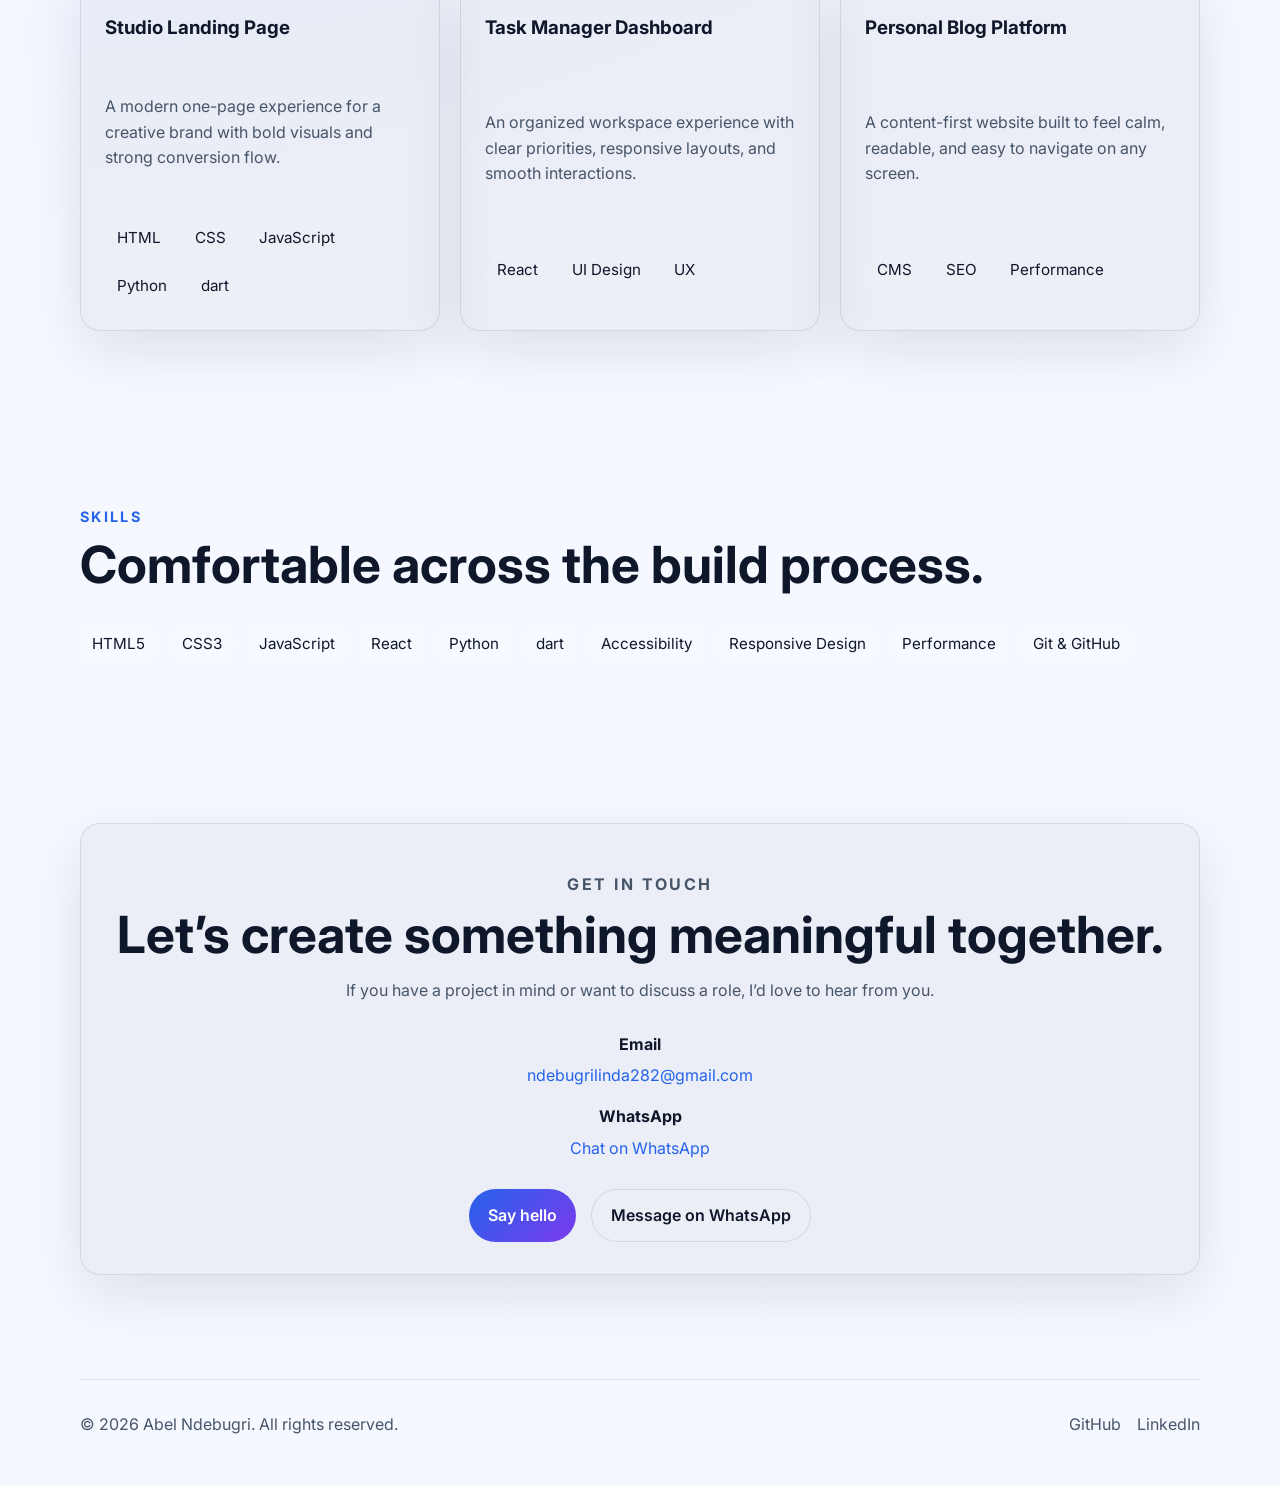
==== commit d843e513: "Update index.html" ====
--- a/index.html
+++ b/index.html
@@ -6,17 +6,18 @@
     <meta name="google-site-verification" content="wodYNiO94nn9aDuFkKWpVBlwtRxEa68xiK5drfSxgp0" />
     <meta
       name="description"
-      content="Abel Ndebugri is a Ghanaian student passionate about computer science, programming, web development, and cybersecurity. Explore his portfolio and projects."
+      content="Abel Ndebugri is a Ghanaian student passionate about computer science, programming, web development, and cybersecurity. Explore his portfolio and projects.he is currently a student of Osei Kyeretwie Senior High School"
     />
     <meta name="author" content="Abel Ndebugri" />
     <meta
       name="keywords"
-      content="Abel Ndebugri, Ghanaian student, computer science, programming, web development, cybersecurity, portfolio, Python, HTML, CSS, JavaScript"
+      content="Abel Ndebugri, Ghanaian student, programming, web development, cybersecurity,Python, HTML, CSS, JavaScript"
     />
     <meta
       name="robots"
       content="index, follow, max-image-preview:large, max-snippet:-1, max-video-preview:-1"
     />
+    <script async src="https://pagead2.googlesyndication.com/pagead/js/adsbygoogle.js?client=ca-pub-8713221291819888" crossorigin="anonymous"></script>
     <link rel="canonical" href="https://abelndebugri.github.io/" />
     <meta property="og:title" content="Abel Ndebugri | Computer Science & Cybersecurity Portfolio" />
     <meta
@@ -39,18 +40,19 @@
         "@type": "Person",
         "name": "Abel Ndebugri",
         "jobTitle": "Student & Aspiring Computer Scientist",
-        "description": "A Ghanaian student passionate about computer science, programming, web development, and cybersecurity.",
+        "description": "A Ghanaian student passionate about computer science, programming, web development, and cybersecurity.He is currently a student of Osei Kyeretwie Senior High School",
         "url": "https://abelndebugri.github.io/",
         "sameAs": ["https://github.com/abelndebugri"],
         "knowsAbout": [
+
           "Computer Science",
+          "Software Development",
+          "Ghanaian Student",
           "Programming",
           "Web Development",
-          "Cybersecurity",
+          "Passionate about cybersecurity ",
           "Python",
-          "HTML",
-          "CSS",
-          "JavaScript"
+          
         ]
       }
     </script>
@@ -92,11 +94,11 @@
         <div class="hero-ambient ambient-two" aria-hidden="true"></div>
         <div class="container hero-grid">
           <div class="hero-copy">
-            <p class="eyebrow">Frontend Developer& Software Developer & Digital Creator</p>
-            <h1>Building modern web experiences that feel effortless.</h1>
+            <p class="eyebrow">web Developer& Software Developer & Digital Creator</p>
+            <h1>Building modern web/softwares experiences that feel effortless.</h1>
             <p class="hero-text">
               I am Abel Ndebugri, a Ghanaian student passionate about computer science, programming,
-              web development, and cybersecurity. I enjoy building useful digital solutions while continuously
+               and cybersecurity. I enjoy building useful digital solutions while continuously
               improving my skills in Python, HTML, CSS, JavaScript, and GitHub.
             </p>
             <div class="hero-actions">
@@ -119,7 +121,7 @@
               I enjoy turning ideas into polished interfaces that help brands stand out online.
             </p>
             <div class="card-meta">
-              <span>Based in Nairobi</span>
+              <span>Based in Ghana</span>
               <span>Open to opportunities</span>
             </div>
           </div>
@@ -135,16 +137,16 @@
           <div>
             <p>
               I’m Abel Ndebugri, a Ghanaian student with a strong interest in computer science,
-              programming, web development, and cybersecurity. I enjoy learning how technology works
+               ,software development, and cybersecurity. I enjoy learning how technology works
               and using my skills to create useful digital solutions.
             </p>
             <p>
               I am currently developing my knowledge in Python, HTML, CSS, JavaScript, GitHub, and other
               areas of computing. I enjoy building websites and experimenting with different technologies
-              and projects that help me improve my programming and problem-solving skills.
-            </p>
-            <p>
-              My goal is to become a highly skilled computer scientist and cybersecurity professional.
+              and projects that help me improve my problem-solving skills.
+            </p>
+            <p>
+              My goal is to become a highly skilled Developer and cybersecurity professional.
               I am passionate about technology, continuous learning, and creating projects that can have a
               positive impact. Through my studies and personal projects, I am working toward building a strong
               career in the technology industry.
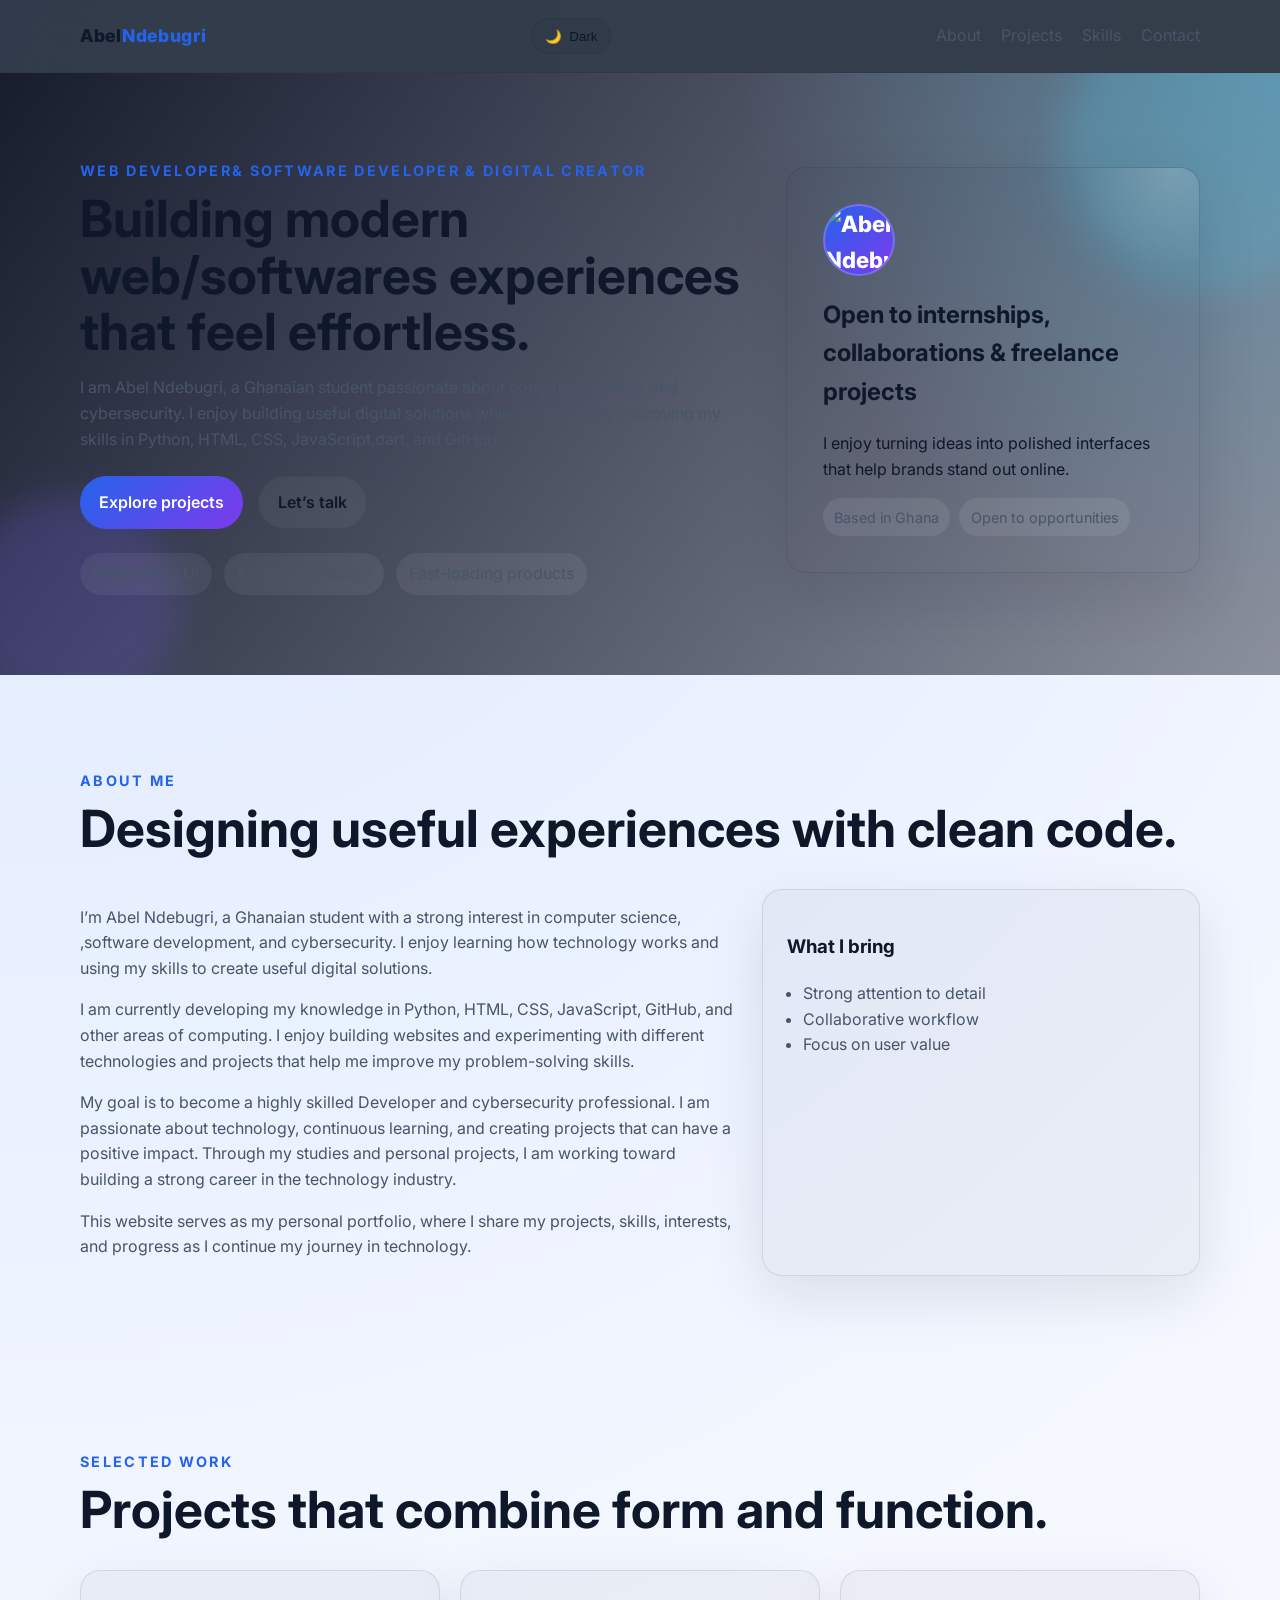
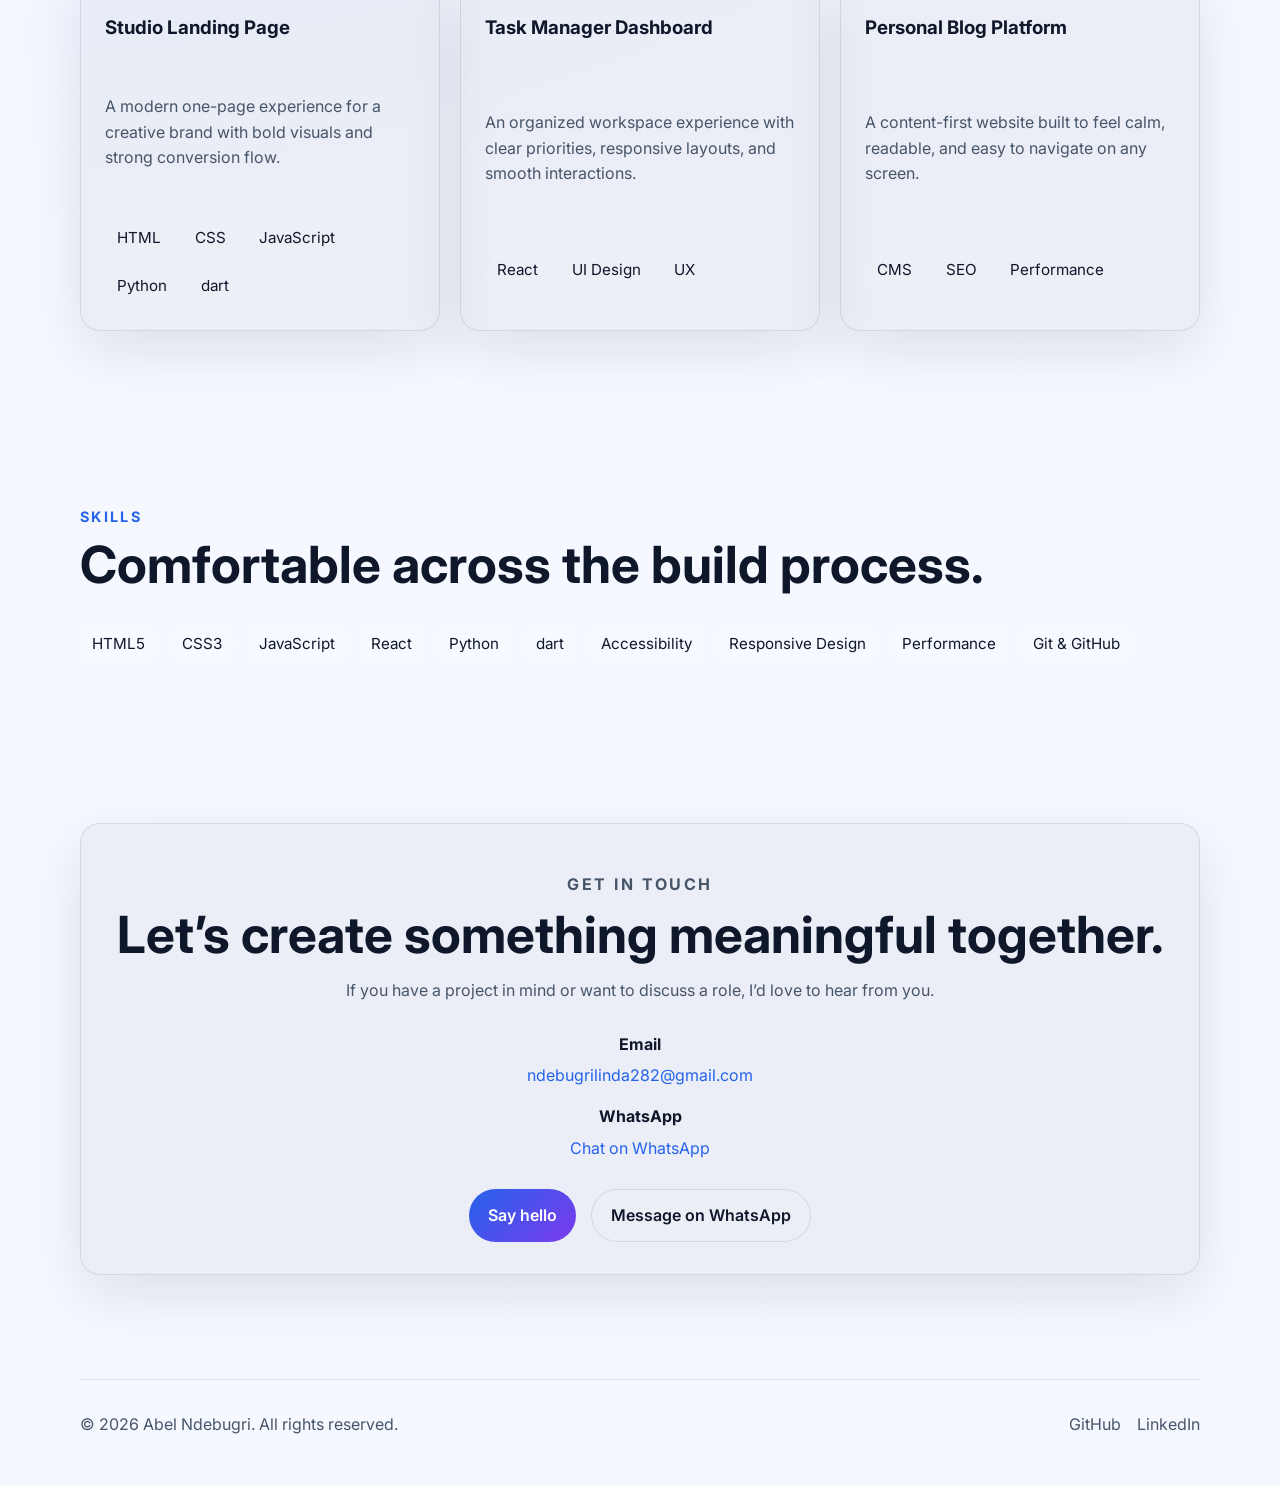
==== commit 654500e9: "Update index.html" ====
--- a/index.html
+++ b/index.html
@@ -6,12 +6,12 @@
     <meta name="google-site-verification" content="wodYNiO94nn9aDuFkKWpVBlwtRxEa68xiK5drfSxgp0" />
     <meta
       name="description"
-      content="Abel Ndebugri is a Ghanaian student passionate about computer science, programming, web development, and cybersecurity. Explore his portfolio and projects.he is currently a student of Osei Kyeretwie Senior High School"
+      content="Abel Ndebugri is a Ghanaian student passionate about computer science,software development, and cybersecurity. Explore his portfolio and projects.He is currently a student of Osei Kyeretwie Senior High School-Ghana Kumasi Tafo."
     />
     <meta name="author" content="Abel Ndebugri" />
     <meta
       name="keywords"
-      content="Abel Ndebugri, Ghanaian student, programming, web development, cybersecurity,Python, HTML, CSS, JavaScript"
+      content="Abel Ndebugri, Ghanaian student, software development, cybersecurity,"
     />
     <meta
       name="robots"
@@ -22,7 +22,7 @@
     <meta property="og:title" content="Abel Ndebugri | Computer Science & Cybersecurity Portfolio" />
     <meta
       property="og:description"
-      content="Abel Ndebugri is a Ghanaian student exploring computer science, programming, web development, and cybersecurity through projects and continuous learning."
+      content="Abel Ndebugri is a Ghanaian student exploring computer science,Software development, and cybersecurity through projects and continuous learning."
     />
     <meta property="og:type" content="website" />
     <meta property="og:url" content="https://abelndebugri.github.io/" />
@@ -48,10 +48,8 @@
           "Computer Science",
           "Software Development",
           "Ghanaian Student",
-          "Programming",
-          "Web Development",
-          "Passionate about cybersecurity ",
-          "Python",
+          "cybersecurity ",
+         
           
         ]
       }
@@ -97,9 +95,9 @@
             <p class="eyebrow">web Developer& Software Developer & Digital Creator</p>
             <h1>Building modern web/softwares experiences that feel effortless.</h1>
             <p class="hero-text">
-              I am Abel Ndebugri, a Ghanaian student passionate about computer science, programming,
+              I am Abel Ndebugri, a Ghanaian student passionate about computer science,
                and cybersecurity. I enjoy building useful digital solutions while continuously
-              improving my skills in Python, HTML, CSS, JavaScript, and GitHub.
+              improving my skills in Python, HTML, CSS, JavaScript,dart, and GitHub.
             </p>
             <div class="hero-actions">
               <a class="btn btn-primary" href="#projects">Explore projects</a>
@@ -116,7 +114,7 @@
             <div class="avatar">
               <img src="https://github.com/abelndebugri.png" alt="Abel Ndebugri" />
             </div>
-            <h2>Available for freelance and full-time roles</h2>
+            <h2>Open to internships, collaborations & freelance projects</h2>
             <p>
               I enjoy turning ideas into polished interfaces that help brands stand out online.
             </p>
